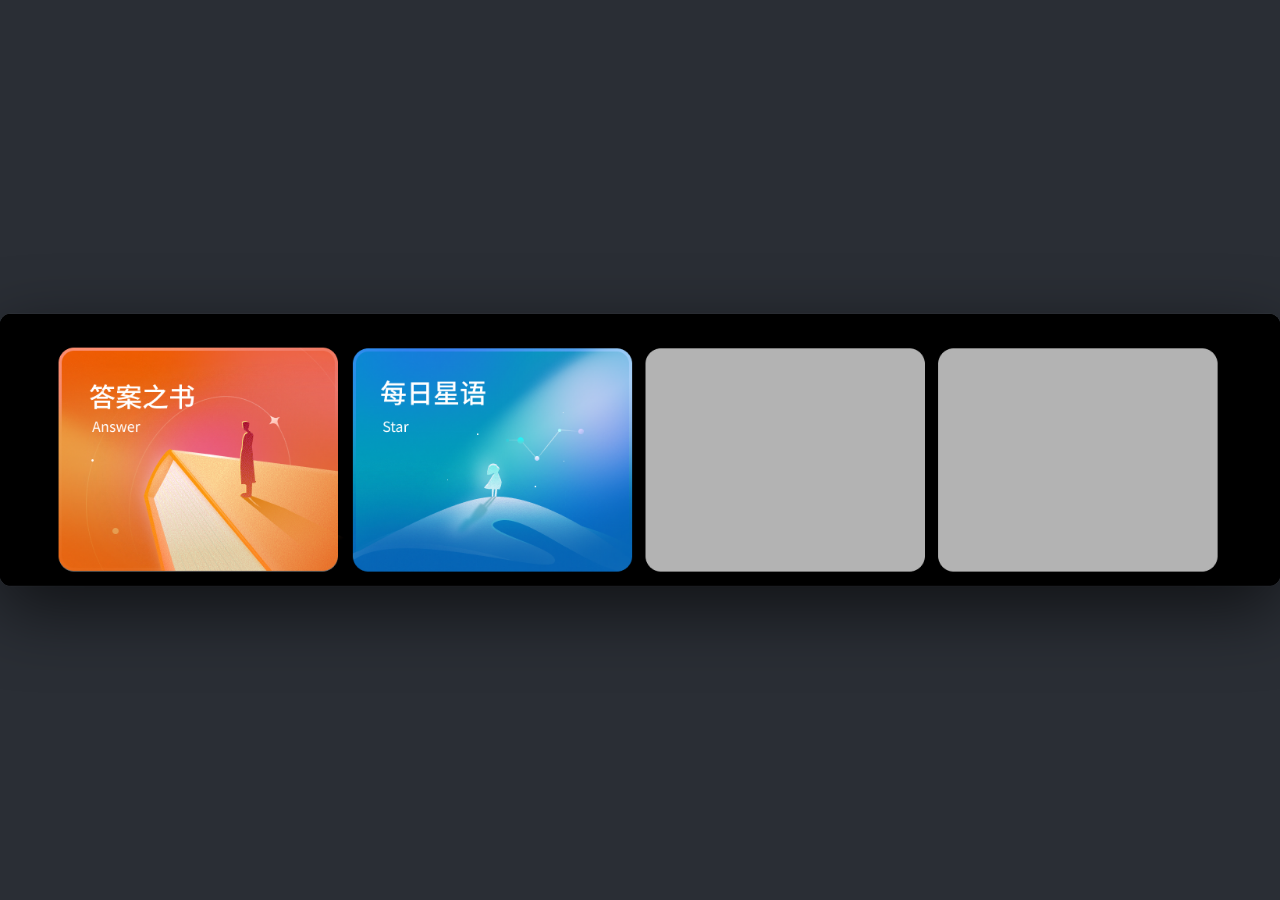
==== v1/index.html @ f29f9a3c "collect: 按 Figma 3944:479 1:1 还原 (Group 152 返回 SVG + image 4 删除 + 3 槽位绝对定位 + Figma token 颜色字号)" ====
<!doctype html>
<html lang="zh-CN">
<head>
<meta charset="utf-8">
<meta name="viewport" content="width=device-width,initial-scale=1,viewport-fit=cover">
<meta name="theme-color" content="#000">
<meta name="apple-mobile-web-app-capable" content="yes">
<meta name="apple-mobile-web-app-status-bar-style" content="black-translucent">
<title>心灵驿站 · 每日星语</title>
<link rel="preconnect" href="https://fonts.googleapis.com">
<link rel="preconnect" href="https://fonts.gstatic.com" crossorigin>
<link href="https://fonts.googleapis.com/css2?family=Noto+Sans+SC:wght@400;500;700;900&family=ZCOOL+XiaoWei&display=swap" rel="stylesheet">
<link rel="stylesheet" href="styles.css">
</head>
<body>
<div class="stage">
<div class="device" id="device">

  <!-- 全局氛围 canvas（仅 daily / overlay 等夜空场景显示） -->
  <canvas class="starfield" id="starfield" width="1640" height="348" aria-hidden="true"></canvas>

  <!-- ============== 1. 首页 home（整张 Figma 画布做背景，叠 4 个透明热区） ============== -->
  <section class="scene scene-home" data-scene="home">
    <img class="home-bg" src="assets/illustrations/home-bg.png" alt="" draggable="false">
    <button type="button" class="hcard hcard-1" data-card="answer" aria-label="答案之书"></button>
    <button type="button" class="hcard hcard-2" data-card="star" aria-label="每日星语"></button>
    <span class="hcard hcard-3" aria-hidden="true"></span>
    <span class="hcard hcard-4" aria-hidden="true"></span>
  </section>

  <!-- ============== 2. 未绑定 unbound（整张 Figma 画布做背景，叠 2 个透明热区） ============== -->
  <section class="scene scene-unbound" data-scene="unbound" hidden>
    <img class="unb-bg-img" src="assets/illustrations/unbound-bg.png" alt="" draggable="false">
    <button type="button" class="hot hot-back" data-go="home" aria-label="返回"></button>
    <button type="button" class="hot hot-cta" data-go="select" aria-label="去选择"></button>
  </section>

  <!-- ============== 2b. 已绑定提示 reminder（按 Figma 4092:70，整图 1:1，无动效） ============== -->
  <section class="scene scene-reminder" data-scene="reminder" hidden>
    <img class="rm-bg" src="assets/illustrations/reminder-bg.png" alt="" draggable="false">
    <!-- 3 个透明热区：左上返回 / 右上"我的收藏"胶囊 (1404,15 218×60) / 中部"去查看" CTA (980,201 340×77) -->
    <button type="button" class="hot hot-back" data-go="home" aria-label="返回"></button>
    <button type="button" class="hot hot-fav" data-go="collect" aria-label="我的收藏"></button>
    <button type="button" class="hot hot-cta" data-go="daily" aria-label="去查看"></button>
  </section>

  <!-- ============== 3. 星座选择 select（按 Figma 3912:495 + 4228:11；整张 PNG 1:1 还原） ============== -->
  <section class="scene scene-select" data-scene="select" hidden>
    <div class="sel-scroll" id="selectTrack">
      <img class="sel-bg" src="assets/illustrations/select-bg.png" alt="" draggable="false">
      <!-- 遮掉 Figma 整图里画死的右上对号（避免滚动时下方跟随出现一个对号） -->
      <span class="sel-bg-mask" aria-hidden="true"></span>
      <!-- 12 张选中态 chip：每个星座各自一张（从 Figma 3912:495 切出，含 #383b42 灰底覆盖默认图标） -->
      <img class="zhot-on" data-for="aries"       src="assets/illustrations/chips/aries.png"       alt="" hidden style="left:131px;top:154px">
      <img class="zhot-on" data-for="leo"         src="assets/illustrations/chips/leo.png"         alt="" hidden style="left:629px;top:154px">
      <img class="zhot-on" data-for="sagittarius" src="assets/illustrations/chips/sagittarius.png" alt="" hidden style="left:1127px;top:154px">
      <img class="zhot-on" data-for="taurus"      src="assets/illustrations/chips/taurus.png"      alt="" hidden style="left:131px;top:322px">
      <img class="zhot-on" data-for="virgo"       src="assets/illustrations/chips/virgo.png"       alt="" hidden style="left:629px;top:322px">
      <img class="zhot-on" data-for="capricorn"   src="assets/illustrations/chips/capricorn.png"   alt="" hidden style="left:1127px;top:322px">
      <img class="zhot-on" data-for="gemini"      src="assets/illustrations/chips/gemini.png"      alt="" hidden style="left:131px;top:490px">
      <img class="zhot-on" data-for="libra"       src="assets/illustrations/chips/libra.png"       alt="" hidden style="left:629px;top:490px">
      <img class="zhot-on" data-for="aquarius"    src="assets/illustrations/chips/aquarius.png"    alt="" hidden style="left:1127px;top:490px">
      <img class="zhot-on" data-for="cancer"      src="assets/illustrations/chips/cancer.png"      alt="" hidden style="left:131px;top:658px">
      <img class="zhot-on" data-for="scorpio"     src="assets/illustrations/chips/scorpio.png"     alt="" hidden style="left:629px;top:658px">
      <img class="zhot-on" data-for="pisces"      src="assets/illustrations/chips/pisces.png"      alt="" hidden style="left:1127px;top:658px">
      <!-- 12 个透明热区（按卡片整体 482×90 给点击区） -->
      <button type="button" class="zhot" style="left:80px;top:138px"   data-zo="aries"      aria-label="白羊座"></button>
      <button type="button" class="zhot" style="left:578px;top:138px"  data-zo="leo"        aria-label="狮子座"></button>
      <button type="button" class="zhot" style="left:1076px;top:138px" data-zo="sagittarius" aria-label="射手座"></button>
      <button type="button" class="zhot" style="left:80px;top:306px"   data-zo="taurus"     aria-label="金牛座"></button>
      <button type="button" class="zhot" style="left:578px;top:306px"  data-zo="virgo"      aria-label="处女座"></button>
      <button type="button" class="zhot" style="left:1076px;top:306px" data-zo="capricorn"  aria-label="摩羯座"></button>
      <button type="button" class="zhot" style="left:80px;top:474px"   data-zo="gemini"     aria-label="双子座"></button>
      <button type="button" class="zhot" style="left:578px;top:474px"  data-zo="libra"      aria-label="天秤座"></button>
      <button type="button" class="zhot" style="left:1076px;top:474px" data-zo="aquarius"   aria-label="水瓶座"></button>
      <button type="button" class="zhot" style="left:80px;top:642px"   data-zo="cancer"     aria-label="巨蟹座"></button>
      <button type="button" class="zhot" style="left:578px;top:642px"  data-zo="scorpio"    aria-label="天蝎座"></button>
      <button type="button" class="zhot" style="left:1076px;top:642px" data-zo="pisces"     aria-label="双鱼座"></button>
    </div>
    <header class="sel-topbar">
      <button type="button" class="sel-back" aria-label="返回" data-go="back">
        <svg viewBox="0 0 12 22" width="10" height="18"><path d="M11 1 L1 11 L11 21" fill="none" stroke="currentColor" stroke-width="2.5" stroke-linecap="round" stroke-linejoin="round"/></svg>
      </button>
      <button type="button" class="sel-confirm" id="selConfirm" aria-label="确定" disabled>
        <img src="assets/illustrations/check.png" alt="" draggable="false">
      </button>
    </header>
    <span class="sel-scroll-hint" aria-hidden="true">↓ 下滑查看更多</span>
  </section>

  <!-- ============== 4. loading ============== -->
  <section class="scene scene-loading" data-scene="loading" hidden>
    <header class="topbar topbar-dark">
      <span class="back-btn back-btn-quiet" aria-hidden="true">
        <svg viewBox="0 0 12 22" width="10" height="18"><path d="M11 1 L1 11 L11 21" fill="none" stroke="currentColor" stroke-width="2.5" stroke-linecap="round" stroke-linejoin="round"/></svg>
      </span>
      <h1 class="topbar-title">每日星语</h1>
    </header>

    <div class="ld-illu" aria-hidden="true">
      <img class="ld-egg" src="assets/illustrations/egg-loading.png" alt="">
      <span class="ld-orbit ld-orbit-1"></span>
      <span class="ld-orbit ld-orbit-2"></span>
      <span class="ld-orbit ld-orbit-3"></span>
      <span class="ld-twinkle ld-tw-1"></span>
      <span class="ld-twinkle ld-tw-2"></span>
      <span class="ld-twinkle ld-tw-3"></span>
    </div>

    <div class="ld-bar"><div class="ld-bar-fill" id="loadFill"></div></div>
    <p class="ld-hint">正在加载中，请稍候...</p>
  </section>

  <!-- ============== 6. 每日星语主页 daily（按 Figma 4238:150 狮子 / 4238:410 金牛，整图 1:1，无动效） ============== -->
  <section class="scene scene-daily" data-scene="daily" hidden>
    <div class="daily-scroll" id="dailyScroll">
      <img class="daily-bg" id="dailyBg" src="assets/illustrations/daily-leo-bg.png" alt="" draggable="false">

      <!-- 顶部 2 个透明热区：左上返回 → reminder / 右上"星座名"胶囊 Group 156 → select -->
      <button type="button" class="daily-hot daily-hot-back" id="dailyBack" data-go="reminder" aria-label="返回"></button>
      <button type="button" class="daily-hot daily-hot-zo"   data-go="select" aria-label="切换星座"></button>

      <!-- 底部一个收藏按钮（按 Figma Group 228 / Group 229 切换 src） -->
      <button type="button" class="daily-fav" id="favBtn" aria-label="收藏" aria-pressed="false">
        <img id="favBtnImg" src="assets/illustrations/fav-off.png" alt="" draggable="false">
      </button>
    </div>
    <span class="scroll-hint" id="scrollHint">↓ 下滑查看星愿 Buff</span>
  </section>

  <!-- ============== 7. 我的收藏 collect（Figma 3944:479 1:1，DOM 渲染按实际数量） ============== -->
  <section class="scene scene-collect" data-scene="collect" hidden>
    <!-- 顶栏：Group 152 返回 (0,1 80×68) + "我的收藏"标题 (80,12) -->
    <button type="button" class="cl-back" data-go="reminder" aria-label="返回">
      <img src="assets/illustrations/cl-back.svg" alt="" draggable="false">
    </button>
    <h1 class="cl-title">我的收藏</h1>
    <!-- 删除按钮：image 4 (1578,281 46×47) -->
    <button type="button" class="cl-trash" id="trashBtn" aria-label="批量删除">
      <img src="assets/illustrations/cl-trash.png" alt="" draggable="false">
    </button>

    <!-- 卡片容器：DOM 渲染按实际 state.collect 长度展示 -->
    <div class="cl-cards" id="colList"><!-- JS 渲染 --></div>

    <!-- 空状态 -->
    <div class="col-empty" id="colEmpty" hidden>
      <img src="assets/illustrations/empty-egg.png" alt="" aria-hidden="true">
      <p>还没有收藏的内容</p>
    </div>
  </section>

  <!-- ============== 8. 删除确认 overlay ============== -->
  <section class="scene scene-confirm" data-scene="confirm" hidden>
    <div class="conf-mask"></div>
    <h2 class="conf-text">确定要删除这<span id="confCount">三</span>条星语吗？</h2>
    <div class="conf-btns">
      <button type="button" class="cta-ghost" data-conf="cancel">取消</button>
      <button type="button" class="cta-primary" data-conf="ok">确认</button>
    </div>
  </section>

  <!-- ============== 9. 答案之书 answer（集成 v1/answer-book 子项目，1640×348 同尺寸 iframe） ============== -->
  <section class="scene scene-answer" data-scene="answer" hidden>
    <iframe class="ans-frame" id="ansFrame" title="答案之书" src="about:blank" frameborder="0"></iframe>
    <button type="button" class="ans-back" data-go="home" aria-label="返回首页">
      <svg viewBox="0 0 12 22" width="10" height="18"><path d="M11 1 L1 11 L11 21" fill="none" stroke="currentColor" stroke-width="2.5" stroke-linecap="round" stroke-linejoin="round"/></svg>
    </button>
  </section>

  <!-- 顶部 toast -->
  <div class="toast" id="toast" aria-live="polite"></div>

</div><!-- /device -->
</div><!-- /stage -->

<!-- inline svg sprite (12 zodiac) -->
<svg width="0" height="0" style="position:absolute;visibility:hidden" aria-hidden="true">
  <defs>
    <symbol id="sym-aries" viewBox="0 0 64 64"><path d="M16 18 Q22 8 32 16 Q42 8 48 18 M32 16 V52" fill="none" stroke="currentColor" stroke-width="3.5" stroke-linecap="round"/></symbol>
    <symbol id="sym-taurus" viewBox="0 0 64 64"><circle cx="32" cy="40" r="11" fill="none" stroke="currentColor" stroke-width="3.5"/><path d="M14 22 Q22 14 32 22 Q42 14 50 22" fill="none" stroke="currentColor" stroke-width="3.5" stroke-linecap="round"/></symbol>
    <symbol id="sym-gemini" viewBox="0 0 64 64"><path d="M18 12 V52 M46 12 V52 M14 16 H50 M14 48 H50" fill="none" stroke="currentColor" stroke-width="3.5" stroke-linecap="round"/></symbol>
    <symbol id="sym-cancer" viewBox="0 0 64 64"><circle cx="20" cy="22" r="6" fill="currentColor"/><circle cx="44" cy="42" r="6" fill="currentColor"/><path d="M14 24 Q32 14 50 24 M14 40 Q32 50 50 40" fill="none" stroke="currentColor" stroke-width="3.5" stroke-linecap="round"/></symbol>
    <symbol id="sym-leo" viewBox="0 0 64 64"><circle cx="26" cy="22" r="9" fill="none" stroke="currentColor" stroke-width="3.5"/><path d="M26 31 Q24 44 36 50 Q50 50 50 38" fill="none" stroke="currentColor" stroke-width="3.5" stroke-linecap="round"/></symbol>
    <symbol id="sym-virgo" viewBox="0 0 64 64"><path d="M14 18 V46 M14 18 Q22 14 26 22 V46 M26 22 Q34 14 38 22 V46 Q38 54 48 50 Q44 42 38 46" fill="none" stroke="currentColor" stroke-width="3.5" stroke-linecap="round"/></symbol>
    <symbol id="sym-libra" viewBox="0 0 64 64"><path d="M10 50 H54 M10 42 H54 M22 42 Q22 24 32 24 Q42 24 42 42" fill="none" stroke="currentColor" stroke-width="3.5" stroke-linecap="round"/></symbol>
    <symbol id="sym-scorpio" viewBox="0 0 64 64"><path d="M10 22 V46 Q10 52 18 52 Q26 52 26 46 V22 Q26 16 32 16 Q38 16 38 22 V46 Q38 52 46 50 L52 56" fill="none" stroke="currentColor" stroke-width="3.5" stroke-linecap="round"/></symbol>
    <symbol id="sym-sagittarius" viewBox="0 0 64 64"><path d="M14 50 L50 14 M40 14 H50 V24 M30 28 L36 34" fill="none" stroke="currentColor" stroke-width="3.5" stroke-linecap="round" stroke-linejoin="round"/></symbol>
    <symbol id="sym-capricorn" viewBox="0 0 64 64"><path d="M10 22 Q14 14 22 18 V46 Q22 52 30 50 Q38 46 38 36 Q38 26 46 26 Q56 26 50 38 Q44 50 38 44" fill="none" stroke="currentColor" stroke-width="3.5" stroke-linecap="round"/></symbol>
    <symbol id="sym-aquarius" viewBox="0 0 64 64"><path d="M10 24 L18 18 L26 24 L34 18 L42 24 L50 18 L54 24 M10 40 L18 34 L26 40 L34 34 L42 40 L50 34 L54 40" fill="none" stroke="currentColor" stroke-width="3.5" stroke-linecap="round" stroke-linejoin="round"/></symbol>
    <symbol id="sym-pisces" viewBox="0 0 64 64"><path d="M14 14 Q22 32 14 50 M50 14 Q42 32 50 50 M14 32 H50" fill="none" stroke="currentColor" stroke-width="3.5" stroke-linecap="round"/></symbol>
  </defs>
</svg>

<script src="app.js"></script>
</body>
</html>
---- v1/styles.css ----
/* ============================================================
   心灵驿站 · 每日星语 — 长条屏 1640×348
   ============================================================ */

:root{
  --score-0:#ff7474;
  --score-20:#ffa946;
  --score-40:#53cf00;
  --score-60:#5577ff;
  --score-80:#ab64fb;

  --bg-night:#000;
  --bg-day-top:#ceebff;
  --bg-day-mid:#e3ecf5;
  --bg-day-end:#fff;

  --card-dark:#23272e;
  --card-on:#383b42;
  --card-on-border:#464953;

  --text-mute:#7b8396;
  --text-strong:#cfd6e2;
  --text-headline:#3a444d;
  --text-on-light-strong:rgba(0,0,0,.8);
  --text-on-light-body:rgba(0,0,0,.6);

  --cta-grad:linear-gradient(90deg,#00dca9 0%,#087df2 100%);
  --cta-grad-hard:linear-gradient(90deg,#03d6a5 0%,#2391ff 100%);
  --aurora-grad:linear-gradient(247deg,#1259ff 16%,#009eb9 57%);

  --font-cn:"Noto Sans SC","PingFang SC","Microsoft YaHei",system-ui,sans-serif;
  --font-display:"ZCOOL XiaoWei","Noto Serif SC","Noto Sans SC",serif;

  --t-fast:160ms cubic-bezier(.2,.7,.3,1);
  --t-mid:240ms cubic-bezier(.2,.7,.3,1);
  --t-slow:380ms cubic-bezier(.2,.7,.3,1);
}

*,*::before,*::after{box-sizing:border-box;margin:0;padding:0}
[hidden]{display:none !important}
html,body{
  height:100%;
  font-family:var(--font-cn);
  background:#0a0d12;
  color:#fff;
  -webkit-font-smoothing:antialiased;
  text-rendering:geometricPrecision;
}
button{font:inherit;color:inherit;background:none;border:0;cursor:pointer}
img{display:block;user-select:none;-webkit-user-drag:none}

/* ===== 舞台容器：自适应缩放 ===== */
.stage{
  width:100vw;height:100vh;
  width:100dvw;height:100dvh;
  display:flex;align-items:center;justify-content:center;
  background:#2a2e35;
  overflow:hidden;
}
.device{
  position:relative;
  width:1640px;height:348px;
  background:#000;
  overflow:hidden;
  border-radius:14px;
  box-shadow:
    0 30px 90px rgba(0,0,0,.6),
    0 0 0 1px rgba(255,255,255,.04),
    inset 0 0 0 1px rgba(255,255,255,.02);
  transform-origin:top left;
  --device-scale:1;
  /* 缩放后真实占位 = 1640*scale × 348*scale，让 flex 居中能算对位置 */
  transform:scale(var(--device-scale));
  flex-shrink:0;
  margin-right:calc(-1640px * (1 - var(--device-scale)));
  margin-bottom:calc(-348px * (1 - var(--device-scale)));
}

.starfield{
  position:absolute;inset:0;
  pointer-events:none;
  z-index:1;
  opacity:0;
  transition:opacity 320ms ease;
}
.starfield.is-on{opacity:1}

/* ===== 场景通用 ===== */
.scene{
  position:absolute;inset:0;
  z-index:5;
}
.scene-confirm{z-index:50}

/* 答案之书 answer —— 集成 v1/answer-book 子项目，iframe 撑满 device */
.scene-answer{background:#000;overflow:hidden}
.ans-frame{position:absolute;inset:0;width:100%;height:100%;border:0;background:#000}
.ans-back{
  position:absolute;left:14px;top:14px;
  width:60px;height:60px;
  border:0;border-radius:50%;
  background:rgba(0,0,0,.45);
  display:grid;place-items:center;
  color:#fff;cursor:pointer;
  z-index:5;
  transition:background var(--t-fast),transform var(--t-fast);
}
.ans-back:hover{background:rgba(0,0,0,.65)}
.ans-back:active{transform:scale(.92)}
.scene[hidden]{display:none}
.scene.is-entering{animation:sceneIn .42s cubic-bezier(.2,.7,.25,1) forwards}
@keyframes sceneIn{
  0%{opacity:0;transform:translateY(14px)}
  100%{opacity:1;transform:translateY(0)}
}
.scene.is-leaving{animation:sceneOut .2s ease forwards}
@keyframes sceneOut{
  to{opacity:0;transform:translateY(-8px)}
}

/* ===== 顶部 topbar 通用 ===== */
.topbar{
  position:absolute;left:0;top:0;
  width:100%;height:80px;
  display:flex;align-items:center;
  padding:0 28px;
  z-index:30;
}
.topbar-light .topbar-title{color:#3a444d}
.topbar-dark{color:#636973}
.topbar-dark .topbar-title{color:#636973}
.topbar-glass{
  background:linear-gradient(180deg,rgba(206,235,255,.0) 0%,rgba(206,235,255,0) 100%);
}
.topbar-title{
  font-size:34px;font-weight:500;
  letter-spacing:.5px;
  margin-left:8px;
}
.topbar-title-dark{color:rgba(0,0,0,.85)}
.back-btn{
  width:60px;height:60px;
  display:grid;place-items:center;
  color:#3a444d;
  border-radius:50%;
  transition:background var(--t-fast),transform var(--t-fast);
}
.topbar-dark .back-btn{color:#7b8396}
.back-btn:hover{background:rgba(255,255,255,.06)}
.back-btn:active{transform:scale(.92)}
.back-btn-quiet{cursor:default}
.topbar-back{display:grid;place-items:center;width:60px;height:60px;color:rgba(0,0,0,.55)}
.topbar-spark{
  margin-left:auto;
  width:60px;height:60px;
  border-radius:50%;
  background:
    radial-gradient(circle at 35% 35%,#fffbe7 0,#ffd76b 28%,#ff8b3a 70%,transparent 72%);
  filter:drop-shadow(0 0 10px rgba(255,200,90,.55));
  animation:spin 18s linear infinite;
}
@keyframes spin{to{transform:rotate(360deg)}}

/* ============================================================
   1. 首页 home —— 整张 Figma 1640×348 画布（1:1，无动效）
   ============================================================ */
.scene-home{
  background:#000;
}
.scene-home .home-bg{
  position:absolute;inset:0;
  width:1640px;height:348px;
  pointer-events:none;
  user-select:none;
}
.scene-home .hcard{
  position:absolute;
  width:358px;height:286px;
  top:44px;
  border:0;
  background:transparent;
  border-radius:20px;
  padding:0;
}
.scene-home .hcard-1{left:75px}
.scene-home .hcard-2{left:452px}
.scene-home .hcard-3{left:827px;cursor:default}
.scene-home .hcard-4{left:1202px;cursor:default}

/* ============================================================
   2. 未绑定 unbound —— 整张 Figma 画布（1:1，无动效）
   2b. 已绑定提示 reminder —— 共用浅蓝渐变底版（保留装饰）
   ============================================================ */
.scene-unbound{
  background:#000;
  overflow:hidden;
}
.scene-unbound .unb-bg-img{
  position:absolute;inset:0;
  width:1640px;height:348px;
  pointer-events:none;
  user-select:none;
}
/* 透明热区：Figma 坐标 — 返回 0,1 80×68；CTA 980,201 340×77 */
.scene-unbound .hot{
  position:absolute;
  border:0;background:transparent;padding:0;
  border-radius:16px;
}
.scene-unbound .hot-back{left:0;top:1px;width:80px;height:68px;border-radius:8px}
.scene-unbound .hot-cta{left:980px;top:201px;width:340px;height:77px}

.scene-reminder{
  background:#000;
  overflow:hidden;
}
.scene-reminder .rm-bg{
  position:absolute;inset:0;
  width:1640px;height:348px;
  pointer-events:none;
  user-select:none;
}
.scene-reminder .hot{
  position:absolute;
  border:0;background:transparent;padding:0;
  border-radius:16px;
  cursor:pointer;
}
/* Figma 4092:70: 返回 0,1 80×68 / 我的收藏胶囊 1404,15 218×60 / 去查看 980,201 340×77 */
.scene-reminder .hot-back{left:0;top:1px;width:80px;height:68px;border-radius:8px}
.scene-reminder .hot-fav {left:1404px;top:15px;width:218px;height:60px;border-radius:30px}
.scene-reminder .hot-cta {left:980px;top:201px;width:340px;height:77px}

.unb-egg{
  position:absolute;left:289px;top:27px;
  width:361px;height:291px;
  pointer-events:none;
  animation:eggFloat 4s ease-in-out infinite alternate;
}
.unb-egg img{
  width:100%;height:100%;
  object-fit:contain;
  filter:drop-shadow(0 16px 30px rgba(35,90,170,.32));
}
.unb-egg-glow{
  position:absolute;left:50%;top:46%;width:300px;height:200px;
  transform:translate(-50%,-50%);
  background:radial-gradient(circle,rgba(140,210,255,.55) 0%,transparent 60%);
  z-index:-1;
  filter:blur(8px);
  animation:eggBreath 3.4s ease-in-out infinite alternate;
}
.unb-egg-shadow{
  position:absolute;left:50%;bottom:-14px;
  transform:translateX(-50%);
  width:230px;height:32px;
  background:radial-gradient(ellipse,rgba(40,80,150,.32) 0%,transparent 70%);
  filter:blur(6px);
}
@keyframes eggFloat{
  0%{transform:translateY(0)}
  100%{transform:translateY(-8px)}
}
@keyframes eggBreath{
  0%{opacity:.5;transform:translate(-50%,-50%) scale(.95)}
  100%{opacity:1;transform:translate(-50%,-50%) scale(1.06)}
}

.unb-headline{
  position:absolute;left:906px;top:75px;
  width:606px;
  font-size:36px;font-weight:500;
  color:rgba(0,0,0,.78);
  letter-spacing:1.5px;
  line-height:1.4;
  text-align:center;
}
.unb-headline span{display:block}
.unb-headline span:first-child{animation:slideIn .6s ease-out .2s both}
.unb-headline span:last-child{animation:slideIn .6s ease-out .35s both}
.rm-headline{
  top:120px;
  left:864px;width:680px;
  font-size:36px;font-weight:500;
  text-align:left;
  white-space:nowrap;
}
.rm-headline span{
  animation:slideIn .6s ease-out .15s both;
}
.rm-fav-pill{
  margin-left:auto;
  display:flex;align-items:center;gap:8px;
  height:60px;
  padding:0 22px 0 18px;
  border-radius:52px;
  background:rgba(255,255,255,.49);
  color:#4d62b7;
  font-size:24px;font-weight:500;
  letter-spacing:1px;
  transition:all var(--t-fast);
}
.rm-fav-pill:hover{background:rgba(255,255,255,.75);transform:translateY(-1px)}
.rm-fav-pill:active{transform:scale(.97)}
.rm-fav-pill svg{color:#4d62b7}
@keyframes slideIn{
  from{opacity:0;transform:translateY(12px)}
  to{opacity:1;transform:translateY(0)}
}

.unb-cta{
  position:absolute;left:980px;top:201px;
  width:340px;height:77px;
  background:var(--cta-grad-hard);
  border:2px solid #acfff3;
  border-radius:16px;
  color:#fff;font-size:36px;font-weight:500;letter-spacing:2px;
  display:flex;align-items:center;justify-content:center;gap:14px;
  box-shadow:
    0 14px 30px rgba(7,130,200,.42),
    inset 0 1px 0 rgba(255,255,255,.55);
  transition:transform var(--t-fast),box-shadow var(--t-fast);
  animation:ctaPulse 2.6s ease-in-out infinite;
}
.unb-cta:hover{transform:translateY(-2px)}
.unb-cta:active{transform:scale(.97)}
@keyframes ctaPulse{
  0%,100%{box-shadow:0 14px 30px rgba(7,130,200,.42),inset 0 1px 0 rgba(255,255,255,.55),0 0 0 0 rgba(0,220,170,.4)}
  50%{box-shadow:0 14px 30px rgba(7,130,200,.42),inset 0 1px 0 rgba(255,255,255,.55),0 0 0 12px rgba(0,220,170,0)}
}

/* ============================================================
   3. 星座选择 select —— 整张 Figma 画布 1:1 还原
   - 默认页：3912:495 整张 1640×866 PNG（select-bg.png）作为底图
   - 选中态：在对应卡 chip 区叠 124×60 选中层（chip-on.png，从 4228:11 抠出）
   - 物理屏 1640×348 内垂直滚动看 4 行
   ============================================================ */
.scene-select{
  background:#000;
  overflow:hidden;
}
.sel-scroll{
  position:absolute;inset:0;
  overflow-y:auto;
  overflow-x:hidden;
  scrollbar-width:none;
}
.sel-scroll::-webkit-scrollbar{display:none}

/* Figma 整张画布 1640×866，内置 4 行 + 顶栏 + 4 个分组小标题 */
.sel-bg{
  position:absolute;left:0;top:0;
  width:1640px;height:866px;
  pointer-events:none;
  user-select:none;
}
.sel-bg-mask{
  position:absolute;left:1552px;top:8px;
  width:80px;height:80px;
  background:#000;
  pointer-events:none;
  z-index:1;
}

/* 顶栏：返回键热区（"选择星座"标题已在背景图里），右上"确定"按钮 */
.sel-topbar{
  position:absolute;left:0;top:0;
  width:1640px;height:80px;
  z-index:10;
  pointer-events:none;
}
.sel-back{
  position:absolute;left:0;top:1px;
  width:80px;height:68px;
  background:transparent;
  border:0;
  pointer-events:auto;
  cursor:pointer;
  opacity:0;
}

/* 右上 确定 √ 图标（按 Figma 4347:1295 image 2，1562,18 60×60） */
.sel-confirm{
  position:absolute;left:1562px;top:18px;
  width:60px;height:60px;
  border:0;border-radius:14px;
  background:transparent;
  padding:0;
  pointer-events:auto;
  cursor:pointer;
  opacity:1;
  transition:transform var(--t-fast),filter var(--t-fast);
}
.sel-confirm img{
  width:60px;height:60px;
  display:block;
  pointer-events:none;
}
.sel-confirm[disabled]{cursor:not-allowed}
.sel-confirm:not([disabled]){
  filter:drop-shadow(0 6px 14px rgba(7,200,140,.45));
}
.sel-confirm:not([disabled]):hover{transform:translateY(-1px)}
.sel-confirm:not([disabled]):active{transform:scale(.94)}

/* 12 个透明热区：覆盖 Figma 中 482×90 的卡片范围 */
.zhot{
  position:absolute;
  width:482px;height:90px;
  background:transparent;
  border:0;
  padding:0;
  border-radius:14px;
  cursor:pointer;
}

/* 选中态 chip：124×60，每星座彩色图标；
   chip PNG 内已把 #383b42 灰底替换成 #23272e 卡身色（imagemagick 阶段）+
   图标用 PIL bbox 居中到 chip 几何中心，无锯齿、无矩形、与默认 chip 视觉对齐 */
.zhot-on{
  position:absolute;
  width:124px;height:60px;
  pointer-events:none;
  user-select:none;
  z-index:1;
}
.zhot-on[hidden]{display:none}

/* 滚动指示 */
.sel-scroll-hint{
  position:absolute;right:32px;bottom:8px;
  font-size:18px;color:#5a6373;
  letter-spacing:2px;
  z-index:6;
  pointer-events:none;
}

/* ============================================================
   4. loading
   ============================================================ */
.scene-loading{background:#000;overflow:hidden}
.ld-illu{
  position:absolute;left:50%;top:78px;transform:translateX(-50%);
  width:340px;height:130px;
}
.ld-egg{
  width:340px;height:auto;
  filter:drop-shadow(0 6px 12px rgba(255,255,255,.08));
  animation:eggSway 2.4s ease-in-out infinite;
  transform-origin:50% 100%;
}
@keyframes eggSway{
  0%,100%{transform:rotate(-3deg) translateY(0)}
  50%{transform:rotate(3deg) translateY(-3px)}
}
.ld-orbit{
  position:absolute;left:50%;top:50%;
  width:8px;height:8px;border-radius:50%;
  background:#fff;
  box-shadow:0 0 12px rgba(255,255,255,.9);
  --r:120px;
  margin:-4px 0 0 -4px;
  animation:orbit 4s linear infinite;
}
.ld-orbit-1{--r:130px;animation-duration:5s}
.ld-orbit-2{--r:160px;animation-duration:7s;animation-delay:-2s;width:5px;height:5px}
.ld-orbit-3{--r:90px;animation-duration:3.6s;animation-delay:-1s;width:4px;height:4px;background:#7ad8ff;box-shadow:0 0 10px #7ad8ff}
@keyframes orbit{
  from{transform:rotate(0) translateX(var(--r)) rotate(0)}
  to{transform:rotate(360deg) translateX(var(--r)) rotate(-360deg)}
}
.ld-twinkle{
  position:absolute;
  width:6px;height:6px;border-radius:50%;
  background:#fff;
  box-shadow:0 0 8px rgba(255,255,255,.9);
  animation:twinkle 1.8s ease-in-out infinite;
}
.ld-tw-1{left:36%;top:22%;width:8px;height:8px}
.ld-tw-2{left:62%;top:18%;animation-delay:.6s}
.ld-tw-3{left:54%;top:50%;width:4px;height:4px;animation-delay:1.1s}
@keyframes twinkle{
  0%,100%{opacity:.3;transform:scale(.7)}
  50%{opacity:1;transform:scale(1.2)}
}

.ld-bar{
  position:absolute;left:510px;top:214px;
  width:620px;height:8px;
  background:#23272e;border-radius:25px;
  overflow:hidden;
}
.ld-bar-fill{
  height:100%;width:0%;
  background:linear-gradient(90deg,#01d7ad 0%,#3aa3ff 100%);
  border-radius:25px;
  position:relative;
  transition:width .25s linear;
  box-shadow:0 0 12px rgba(58,163,255,.6);
}
.ld-bar-fill::after{
  content:"";position:absolute;inset:0;
  background:linear-gradient(110deg,transparent 30%,rgba(255,255,255,.45) 50%,transparent 70%);
  animation:barShine 1.6s linear infinite;
}
@keyframes barShine{
  from{transform:translateX(-60%)}
  to{transform:translateX(120%)}
}
.ld-hint{
  position:absolute;left:50%;top:248px;transform:translateX(-50%);
  color:#7b8396;font-size:24px;letter-spacing:3px;
  font-weight:500;
}

/* ============================================================
   6. 每日星语 daily —— 整张 Figma PNG 1:1 (4238:150 狮子 / 4238:410 金牛)，无动效
   ============================================================ */
.scene-daily{background:#fff;overflow:hidden}
.daily-scroll{
  position:absolute;inset:0;
  overflow-y:auto;overflow-x:hidden;
  scrollbar-width:none;
}
.daily-scroll::-webkit-scrollbar{display:none}
.daily-bg{
  display:block;
  width:1640px;height:auto;
  pointer-events:none;
  user-select:none;
}

/* 顶部 3 个透明热区：
   返回 (Group 152, 0,1, 80×68)
   中部"星座名"胶囊 (Rectangle 131, 1377,14, 240×60) → 切换星座
   右侧"image 2 √"图标 (1568,29, 30×30) → 我的收藏 */
.daily-hot{
  position:absolute;
  background:transparent;border:0;padding:0;
  cursor:pointer;
}
.daily-hot-back{left:0;top:1px;width:80px;height:68px;border-radius:8px}
.daily-hot-zo  {left:1377px;top:14px;width:240px;height:60px;border-radius:30px}

/* 底部"收藏"按钮：Figma 80,1110(金牛) / 80,1072(狮子), 197×80（PNG 来自 Group 228 未收藏 / Group 229 已收藏） */
.daily-fav{
  position:absolute;left:80px;top:1110px;
  width:197px;height:80px;
  background:transparent;border:0;padding:0;
  cursor:pointer;
  border-radius:40px;
}
.scene-daily[data-z="leo"] .daily-fav{top:1072px}
.daily-fav img{display:block;width:197px;height:80px;pointer-events:none;user-select:none}

/* 滚动指示（白底上不需要，隐藏） */
.scroll-hint{display:none}


/* ============================================================
   7. 收藏 collect —— Figma 3944:479 1:1（DOM 渲染按实际 state.collect 长度）
   ============================================================ */
.scene-collect{background:#000;overflow:hidden}

/* 返回按钮：Group 152 SVG，80×68 在 (0,1) */
.cl-back{
  position:absolute;left:0;top:1px;
  width:80px;height:68px;
  background:transparent;border:0;padding:0;
  cursor:pointer;
  z-index:5;
}
.cl-back img{display:block;width:80px;height:68px;pointer-events:none;user-select:none}

/* "我的收藏"标题：Noto Sans SC Regular 34px #636973，位置 (80,12) */
.cl-title{
  position:absolute;left:80px;top:12px;
  font-family:"Noto Sans SC",sans-serif;
  font-weight:400;
  font-size:34px;line-height:46px;
  color:#636973;
  letter-spacing:0;
  white-space:nowrap;
  z-index:5;
  margin:0;
}

/* 删除按钮：image 4 PNG 46×47 在 (1578, 281) */
.cl-trash{
  position:absolute;left:1578px;top:281px;
  width:46px;height:47px;
  background:transparent;border:0;padding:0;
  cursor:pointer;
  z-index:5;
}
.cl-trash img{display:block;width:46px;height:47px;object-fit:contain;pointer-events:none;user-select:none}
.cl-trash:active{transform:scale(.92)}

/* 卡片绝对定位：3 槽位 (80,84) (828,84) (80,190)，按数组顺序填入 */
.cl-cards{
  position:absolute;inset:0;
  pointer-events:none;
}
.cl-card{
  position:absolute;
  width:732px;height:90px;
  background:#23272e;
  border-radius:14px;
  border:0;padding:0;
  cursor:pointer;
  pointer-events:auto;
  text-align:left;
  transition:background var(--t-fast),transform var(--t-fast);
}
.cl-card:hover{background:#2c3138}
.cl-card:active{transform:scale(.99)}

/* 卡内文字：星座名 (左) + 星语 (中) + 日期 (右)
   Figma: 星座名 36px #cfd6e2, 星语+日期 32px #7b8396 */
.cl-zname{
  position:absolute;left:30px;top:22px;
  font-family:"Noto Sans SC",sans-serif;
  font-weight:400;
  font-size:36px;line-height:46px;
  color:#cfd6e2;
}
.cl-text{
  position:absolute;left:178px;top:26px;
  font-family:"Noto Sans SC",sans-serif;
  font-weight:500;
  font-size:32px;line-height:46px;
  color:#7b8396;
  letter-spacing:0;
  white-space:nowrap;
}
.cl-date{
  position:absolute;right:30px;top:26px;
  font-family:"Noto Sans SC",sans-serif;
  font-weight:500;
  font-size:32px;line-height:46px;
  color:#7b8396;
}

/* 空态 */
.col-empty{
  position:absolute;inset:80px 0 0 0;
  display:flex;flex-direction:column;align-items:center;justify-content:center;
  gap:8px;pointer-events:none;z-index:2;
}
.col-empty img{
  width:170px;height:auto;
  filter:drop-shadow(0 6px 12px rgba(0,0,0,.4));
  animation:figureBob 4s ease-in-out infinite alternate;
}
.col-empty p{
  color:var(--text-mute);font-size:24px;letter-spacing:2px;
  margin-top:6px;
}

/* ============================================================
   8. 删除确认 overlay
   ============================================================ */
.scene-confirm{overflow:hidden;background:transparent}
.conf-mask{
  position:absolute;inset:0;
  background:rgba(0,0,0,.7);
  backdrop-filter:blur(2px);
  animation:fade .25s ease;
}
.conf-text{
  position:absolute;left:50%;top:122px;transform:translateX(-50%);
  font-size:34px;font-weight:500;color:#fff;
  letter-spacing:1px;
  text-shadow:0 4px 16px rgba(0,0,0,.4);
  animation:fade .35s forwards;
}
.conf-btns{
  position:absolute;left:50%;top:208px;transform:translateX(-50%);
  display:flex;gap:30px;
  animation:fade .42s .1s forwards;
}
.cta-primary,.cta-ghost{
  width:340px;height:80px;
  border-radius:16px;
  font-size:36px;font-weight:500;letter-spacing:3px;
  display:grid;place-items:center;
  transition:transform var(--t-fast);
  box-shadow:0 4px 25px 11px rgba(0,0,0,.18);
}
.cta-primary{
  background:var(--cta-grad);
  color:#fff;
}
.cta-ghost{
  background:#23272e;
  color:var(--text-strong);
}
.cta-primary:hover,.cta-ghost:hover{transform:translateY(-2px)}
.cta-primary:active,.cta-ghost:active{transform:scale(.97)}

/* ============================================================
   toast
   ============================================================ */
.toast{
  position:absolute;left:50%;top:245px;
  transform:translate(-50%,12px);
  background:rgba(20,24,32,.92);
  color:#fff;
  font-size:22px;letter-spacing:1px;
  padding:14px 28px;
  border-radius:24px;
  opacity:0;pointer-events:none;
  z-index:1000;
  transition:opacity .3s,transform .3s;
  backdrop-filter:blur(8px);
  box-shadow:0 10px 30px rgba(0,0,0,.35);
}
.toast.is-on{opacity:1;transform:translate(-50%,0);pointer-events:auto}

/* ============================================================
   流星
   ============================================================ */
.meteor{
  position:absolute;
  width:160px;height:2px;
  /* 亮端在左（流星头），右侧渐隐成尾迹 */
  background:linear-gradient(90deg,#a8e3ff 0%,#fff 60%,transparent 100%);
  border-radius:2px;
  filter:drop-shadow(0 0 6px #a8e3ff);
  pointer-events:none;
  z-index:9999;
  --mdur:1.4s;
  --mscale:1;
  transform:scale(var(--mscale)) rotate(-32deg);
  animation:meteor var(--mdur) linear forwards;
}
@keyframes meteor{
  0%  {opacity:0; transform:scale(var(--mscale)) rotate(-32deg) translateX(0)}
  10% {opacity:1}
  100%{opacity:0; transform:scale(var(--mscale)) rotate(-32deg) translateX(-1300px)}
}

/* ============================================================
   reduced-motion
   ============================================================ */
@media (prefers-reduced-motion:reduce){
  *,*::before,*::after{
    animation-duration:.001ms !important;
    animation-iteration-count:1 !important;
    transition-duration:.001ms !important;
  }
  .scene{animation:none}
  .meteor{display:none}
}
.no-anim *,.no-anim *::before,.no-anim *::after{
  animation-duration:.001ms !important;
  animation-delay:0s !important;
  transition-duration:.001ms !important;
  transition-delay:0s !important;
}
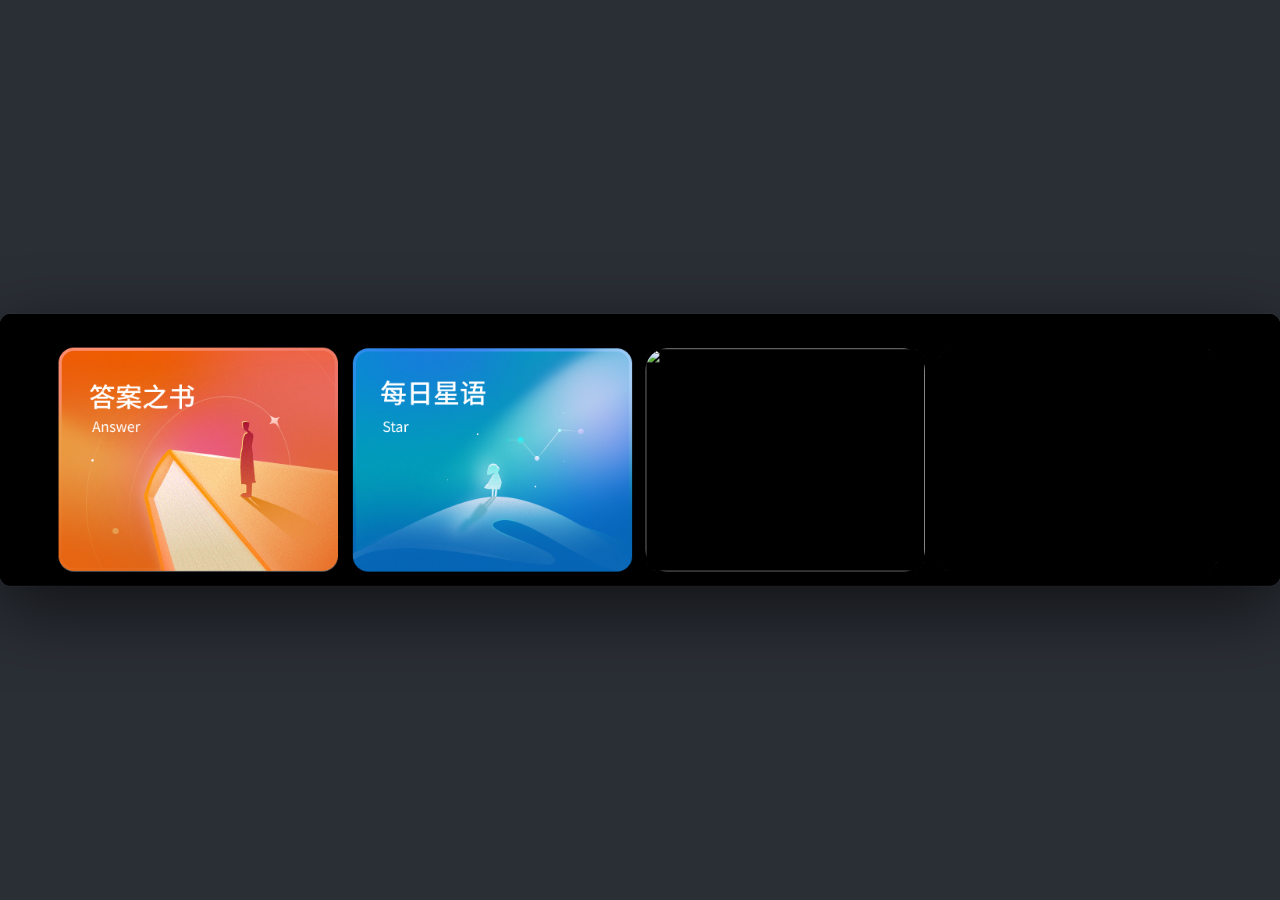
==== commit 2ca84474: "v1 主壳: hcard-3 接入 personality 子项目, 清理 home-bg 性格/姓名卡灰底 - app.js: hcard-3 点击 setScene("personality") " ====
--- a/v1/index.html
+++ b/v1/index.html
@@ -21,23 +21,24 @@
 
   <!-- ============== 1. 首页 home（整张 Figma 画布做背景，叠 4 个透明热区） ============== -->
   <section class="scene scene-home" data-scene="home">
-    <img class="home-bg" src="assets/illustrations/home-bg.png" alt="" draggable="false">
+    <img class="home-bg" src="daily-words/assets/illustrations/home-bg.png" alt="" draggable="false">
     <button type="button" class="hcard hcard-1" data-card="answer" aria-label="答案之书"></button>
     <button type="button" class="hcard hcard-2" data-card="star" aria-label="每日星语"></button>
-    <span class="hcard hcard-3" aria-hidden="true"></span>
-    <span class="hcard hcard-4" aria-hidden="true"></span>
+    <button type="button" class="hcard hcard-3" data-card="personality" aria-label="性格认知"></button>
+    <img class="hcard-3-cover" src="personality/assets/home-card-personality.png" alt="" draggable="false">
+    <button type="button" class="hcard hcard-4" data-card="naming" aria-label="姓名寓意"></button>
   </section>
 
   <!-- ============== 2. 未绑定 unbound（整张 Figma 画布做背景，叠 2 个透明热区） ============== -->
   <section class="scene scene-unbound" data-scene="unbound" hidden>
-    <img class="unb-bg-img" src="assets/illustrations/unbound-bg.png" alt="" draggable="false">
+    <img class="unb-bg-img" src="daily-words/assets/illustrations/unbound-bg.png" alt="" draggable="false">
     <button type="button" class="hot hot-back" data-go="home" aria-label="返回"></button>
     <button type="button" class="hot hot-cta" data-go="select" aria-label="去选择"></button>
   </section>
 
   <!-- ============== 2b. 已绑定提示 reminder（按 Figma 4092:70，整图 1:1，无动效） ============== -->
   <section class="scene scene-reminder" data-scene="reminder" hidden>
-    <img class="rm-bg" src="assets/illustrations/reminder-bg.png" alt="" draggable="false">
+    <img class="rm-bg" src="daily-words/assets/illustrations/reminder-bg.png" alt="" draggable="false">
     <!-- 3 个透明热区：左上返回 / 右上"我的收藏"胶囊 (1404,15 218×60) / 中部"去查看" CTA (980,201 340×77) -->
     <button type="button" class="hot hot-back" data-go="home" aria-label="返回"></button>
     <button type="button" class="hot hot-fav" data-go="collect" aria-label="我的收藏"></button>
@@ -47,22 +48,22 @@
   <!-- ============== 3. 星座选择 select（按 Figma 3912:495 + 4228:11；整张 PNG 1:1 还原） ============== -->
   <section class="scene scene-select" data-scene="select" hidden>
     <div class="sel-scroll" id="selectTrack">
-      <img class="sel-bg" src="assets/illustrations/select-bg.png" alt="" draggable="false">
+      <img class="sel-bg" src="daily-words/assets/illustrations/select-bg.png" alt="" draggable="false">
       <!-- 遮掉 Figma 整图里画死的右上对号（避免滚动时下方跟随出现一个对号） -->
       <span class="sel-bg-mask" aria-hidden="true"></span>
       <!-- 12 张选中态 chip：每个星座各自一张（从 Figma 3912:495 切出，含 #383b42 灰底覆盖默认图标） -->
-      <img class="zhot-on" data-for="aries"       src="assets/illustrations/chips/aries.png"       alt="" hidden style="left:131px;top:154px">
-      <img class="zhot-on" data-for="leo"         src="assets/illustrations/chips/leo.png"         alt="" hidden style="left:629px;top:154px">
-      <img class="zhot-on" data-for="sagittarius" src="assets/illustrations/chips/sagittarius.png" alt="" hidden style="left:1127px;top:154px">
-      <img class="zhot-on" data-for="taurus"      src="assets/illustrations/chips/taurus.png"      alt="" hidden style="left:131px;top:322px">
-      <img class="zhot-on" data-for="virgo"       src="assets/illustrations/chips/virgo.png"       alt="" hidden style="left:629px;top:322px">
-      <img class="zhot-on" data-for="capricorn"   src="assets/illustrations/chips/capricorn.png"   alt="" hidden style="left:1127px;top:322px">
-      <img class="zhot-on" data-for="gemini"      src="assets/illustrations/chips/gemini.png"      alt="" hidden style="left:131px;top:490px">
-      <img class="zhot-on" data-for="libra"       src="assets/illustrations/chips/libra.png"       alt="" hidden style="left:629px;top:490px">
-      <img class="zhot-on" data-for="aquarius"    src="assets/illustrations/chips/aquarius.png"    alt="" hidden style="left:1127px;top:490px">
-      <img class="zhot-on" data-for="cancer"      src="assets/illustrations/chips/cancer.png"      alt="" hidden style="left:131px;top:658px">
-      <img class="zhot-on" data-for="scorpio"     src="assets/illustrations/chips/scorpio.png"     alt="" hidden style="left:629px;top:658px">
-      <img class="zhot-on" data-for="pisces"      src="assets/illustrations/chips/pisces.png"      alt="" hidden style="left:1127px;top:658px">
+      <img class="zhot-on" data-for="aries"       src="daily-words/assets/illustrations/chips/aries.png"       alt="" hidden style="left:131px;top:154px">
+      <img class="zhot-on" data-for="leo"         src="daily-words/assets/illustrations/chips/leo.png"         alt="" hidden style="left:629px;top:154px">
+      <img class="zhot-on" data-for="sagittarius" src="daily-words/assets/illustrations/chips/sagittarius.png" alt="" hidden style="left:1127px;top:154px">
+      <img class="zhot-on" data-for="taurus"      src="daily-words/assets/illustrations/chips/taurus.png"      alt="" hidden style="left:131px;top:322px">
+      <img class="zhot-on" data-for="virgo"       src="daily-words/assets/illustrations/chips/virgo.png"       alt="" hidden style="left:629px;top:322px">
+      <img class="zhot-on" data-for="capricorn"   src="daily-words/assets/illustrations/chips/capricorn.png"   alt="" hidden style="left:1127px;top:322px">
+      <img class="zhot-on" data-for="gemini"      src="daily-words/assets/illustrations/chips/gemini.png"      alt="" hidden style="left:131px;top:490px">
+      <img class="zhot-on" data-for="libra"       src="daily-words/assets/illustrations/chips/libra.png"       alt="" hidden style="left:629px;top:490px">
+      <img class="zhot-on" data-for="aquarius"    src="daily-words/assets/illustrations/chips/aquarius.png"    alt="" hidden style="left:1127px;top:490px">
+      <img class="zhot-on" data-for="cancer"      src="daily-words/assets/illustrations/chips/cancer.png"      alt="" hidden style="left:131px;top:658px">
+      <img class="zhot-on" data-for="scorpio"     src="daily-words/assets/illustrations/chips/scorpio.png"     alt="" hidden style="left:629px;top:658px">
+      <img class="zhot-on" data-for="pisces"      src="daily-words/assets/illustrations/chips/pisces.png"      alt="" hidden style="left:1127px;top:658px">
       <!-- 12 个透明热区（按卡片整体 482×90 给点击区） -->
       <button type="button" class="zhot" style="left:80px;top:138px"   data-zo="aries"      aria-label="白羊座"></button>
       <button type="button" class="zhot" style="left:578px;top:138px"  data-zo="leo"        aria-label="狮子座"></button>
@@ -82,7 +83,7 @@
         <svg viewBox="0 0 12 22" width="10" height="18"><path d="M11 1 L1 11 L11 21" fill="none" stroke="currentColor" stroke-width="2.5" stroke-linecap="round" stroke-linejoin="round"/></svg>
       </button>
       <button type="button" class="sel-confirm" id="selConfirm" aria-label="确定" disabled>
-        <img src="assets/illustrations/check.png" alt="" draggable="false">
+        <img src="daily-words/assets/illustrations/check.png" alt="" draggable="false">
       </button>
     </header>
     <span class="sel-scroll-hint" aria-hidden="true">↓ 下滑查看更多</span>
@@ -98,7 +99,7 @@
     </header>
 
     <div class="ld-illu" aria-hidden="true">
-      <img class="ld-egg" src="assets/illustrations/egg-loading.png" alt="">
+      <img class="ld-egg" src="daily-words/assets/illustrations/egg-loading.png" alt="">
       <span class="ld-orbit ld-orbit-1"></span>
       <span class="ld-orbit ld-orbit-2"></span>
       <span class="ld-orbit ld-orbit-3"></span>
@@ -114,7 +115,7 @@
   <!-- ============== 6. 每日星语主页 daily（按 Figma 4238:150 狮子 / 4238:410 金牛，整图 1:1，无动效） ============== -->
   <section class="scene scene-daily" data-scene="daily" hidden>
     <div class="daily-scroll" id="dailyScroll">
-      <img class="daily-bg" id="dailyBg" src="assets/illustrations/daily-leo-bg.png" alt="" draggable="false">
+      <img class="daily-bg" id="dailyBg" src="daily-words/assets/illustrations/daily-leo-bg.png" alt="" draggable="false">
 
       <!-- 顶部 2 个透明热区：左上返回 → reminder / 右上"星座名"胶囊 Group 156 → select -->
       <button type="button" class="daily-hot daily-hot-back" id="dailyBack" data-go="reminder" aria-label="返回"></button>
@@ -122,7 +123,7 @@
 
       <!-- 底部一个收藏按钮（按 Figma Group 228 / Group 229 切换 src） -->
       <button type="button" class="daily-fav" id="favBtn" aria-label="收藏" aria-pressed="false">
-        <img id="favBtnImg" src="assets/illustrations/fav-off.png" alt="" draggable="false">
+        <img id="favBtnImg" src="daily-words/assets/illustrations/fav-off.png" alt="" draggable="false">
       </button>
     </div>
     <span class="scroll-hint" id="scrollHint">↓ 下滑查看星愿 Buff</span>
@@ -132,12 +133,12 @@
   <section class="scene scene-collect" data-scene="collect" hidden>
     <!-- 顶栏：Group 152 返回 (0,1 80×68) + "我的收藏"标题 (80,12) -->
     <button type="button" class="cl-back" data-go="reminder" aria-label="返回">
-      <img src="assets/illustrations/cl-back.svg" alt="" draggable="false">
+      <img src="daily-words/assets/illustrations/cl-back.svg" alt="" draggable="false">
     </button>
     <h1 class="cl-title">我的收藏</h1>
     <!-- 删除按钮：image 4 (1578,281 46×47) -->
     <button type="button" class="cl-trash" id="trashBtn" aria-label="批量删除">
-      <img src="assets/illustrations/cl-trash.png" alt="" draggable="false">
+      <img src="daily-words/assets/illustrations/cl-trash.png" alt="" draggable="false">
     </button>
 
     <!-- 卡片容器：DOM 渲染按实际 state.collect 长度展示 -->
@@ -145,7 +146,7 @@
 
     <!-- 空状态 -->
     <div class="col-empty" id="colEmpty" hidden>
-      <img src="assets/illustrations/empty-egg.png" alt="" aria-hidden="true">
+      <img src="daily-words/assets/illustrations/empty-egg.png" alt="" aria-hidden="true">
       <p>还没有收藏的内容</p>
     </div>
   </section>
@@ -164,6 +165,14 @@
   <section class="scene scene-answer" data-scene="answer" hidden>
     <iframe class="ans-frame" id="ansFrame" title="答案之书" src="about:blank" frameborder="0"></iframe>
     <button type="button" class="ans-back" data-go="home" aria-label="返回首页">
+      <svg viewBox="0 0 12 22" width="10" height="18"><path d="M11 1 L1 11 L11 21" fill="none" stroke="currentColor" stroke-width="2.5" stroke-linecap="round" stroke-linejoin="round"/></svg>
+    </button>
+  </section>
+
+  <!-- ============== 10. 性格认知 personality（集成 v1/personality 子项目，1640×348 同尺寸 iframe） ============== -->
+  <section class="scene scene-personality" data-scene="personality" hidden>
+    <iframe class="per-frame" id="perFrame" title="性格认知" src="about:blank" frameborder="0"></iframe>
+    <button type="button" class="per-back" data-go="home" aria-label="返回首页">
       <svg viewBox="0 0 12 22" width="10" height="18"><path d="M11 1 L1 11 L11 21" fill="none" stroke="currentColor" stroke-width="2.5" stroke-linecap="round" stroke-linejoin="round"/></svg>
     </button>
   </section>
--- a/v1/styles.css
+++ b/v1/styles.css
@@ -107,6 +107,22 @@
 }
 .ans-back:hover{background:rgba(0,0,0,.65)}
 .ans-back:active{transform:scale(.92)}
+
+/* 性格认知 personality —— 集成 v1/personality 子项目 */
+.scene-personality{background:#0a0d12;overflow:hidden}
+.per-frame{position:absolute;inset:0;width:100%;height:100%;border:0;background:#0a0d12}
+.per-back{
+  position:absolute;left:14px;top:14px;
+  width:60px;height:60px;
+  border:0;border-radius:50%;
+  background:rgba(0,0,0,.45);
+  display:grid;place-items:center;
+  color:#fff;cursor:pointer;
+  z-index:5;
+  transition:background var(--t-fast),transform var(--t-fast);
+}
+.per-back:hover{background:rgba(0,0,0,.65)}
+.per-back:active{transform:scale(.92)}
 .scene[hidden]{display:none}
 .scene.is-entering{animation:sceneIn .42s cubic-bezier(.2,.7,.25,1) forwards}
 @keyframes sceneIn{
@@ -184,7 +200,16 @@
 }
 .scene-home .hcard-1{left:75px}
 .scene-home .hcard-2{left:452px}
-.scene-home .hcard-3{left:827px;cursor:default}
+.scene-home .hcard-3{left:827px;z-index:3}
+.scene-home .hcard-3-cover{
+  position:absolute;left:827px;top:44px;
+  width:358px;height:286px;
+  border-radius:28px;
+  pointer-events:none;
+  z-index:2;
+  user-select:none;
+  -webkit-user-drag:none;
+}
 .scene-home .hcard-4{left:1202px;cursor:default}
 
 /* ============================================================
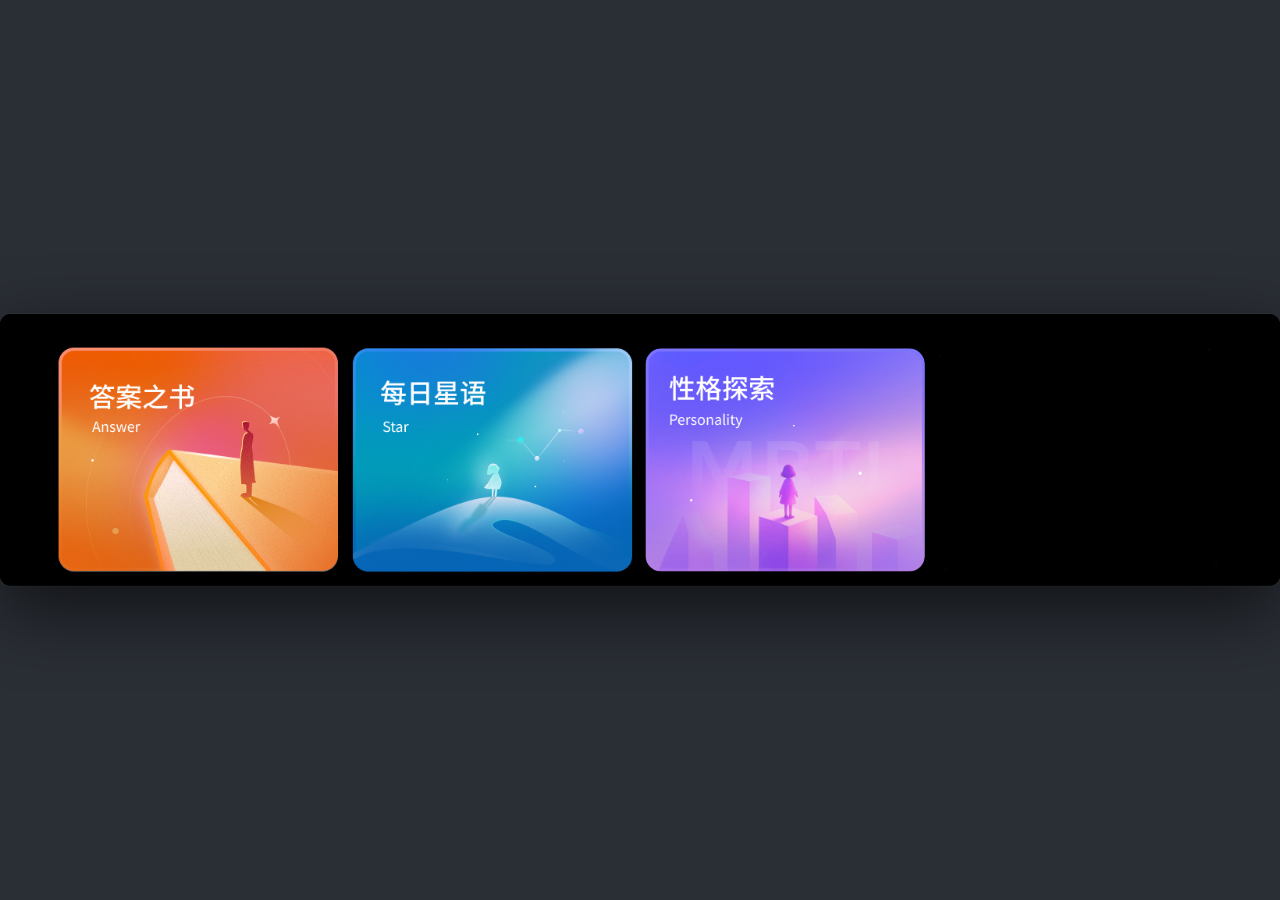
==== commit 29f69a99: "personality menu + 主壳: 接入 Figma 返回图标 / 修对齐 / 更新性格探索卡视觉 - v1/index.html + styles.css: 移除 .per-back 浮层" ====
--- a/v1/index.html
+++ b/v1/index.html
@@ -172,9 +172,6 @@
   <!-- ============== 10. 性格认知 personality（集成 v1/personality 子项目，1640×348 同尺寸 iframe） ============== -->
   <section class="scene scene-personality" data-scene="personality" hidden>
     <iframe class="per-frame" id="perFrame" title="性格认知" src="about:blank" frameborder="0"></iframe>
-    <button type="button" class="per-back" data-go="home" aria-label="返回首页">
-      <svg viewBox="0 0 12 22" width="10" height="18"><path d="M11 1 L1 11 L11 21" fill="none" stroke="currentColor" stroke-width="2.5" stroke-linecap="round" stroke-linejoin="round"/></svg>
-    </button>
   </section>
 
   <!-- 顶部 toast -->
--- a/v1/styles.css
+++ b/v1/styles.css
@@ -111,18 +111,6 @@
 /* 性格认知 personality —— 集成 v1/personality 子项目 */
 .scene-personality{background:#0a0d12;overflow:hidden}
 .per-frame{position:absolute;inset:0;width:100%;height:100%;border:0;background:#0a0d12}
-.per-back{
-  position:absolute;left:14px;top:14px;
-  width:60px;height:60px;
-  border:0;border-radius:50%;
-  background:rgba(0,0,0,.45);
-  display:grid;place-items:center;
-  color:#fff;cursor:pointer;
-  z-index:5;
-  transition:background var(--t-fast),transform var(--t-fast);
-}
-.per-back:hover{background:rgba(0,0,0,.65)}
-.per-back:active{transform:scale(.92)}
 .scene[hidden]{display:none}
 .scene.is-entering{animation:sceneIn .42s cubic-bezier(.2,.7,.25,1) forwards}
 @keyframes sceneIn{
@@ -204,7 +192,7 @@
 .scene-home .hcard-3-cover{
   position:absolute;left:827px;top:44px;
   width:358px;height:286px;
-  border-radius:28px;
+  border-radius:20px;
   pointer-events:none;
   z-index:2;
   user-select:none;
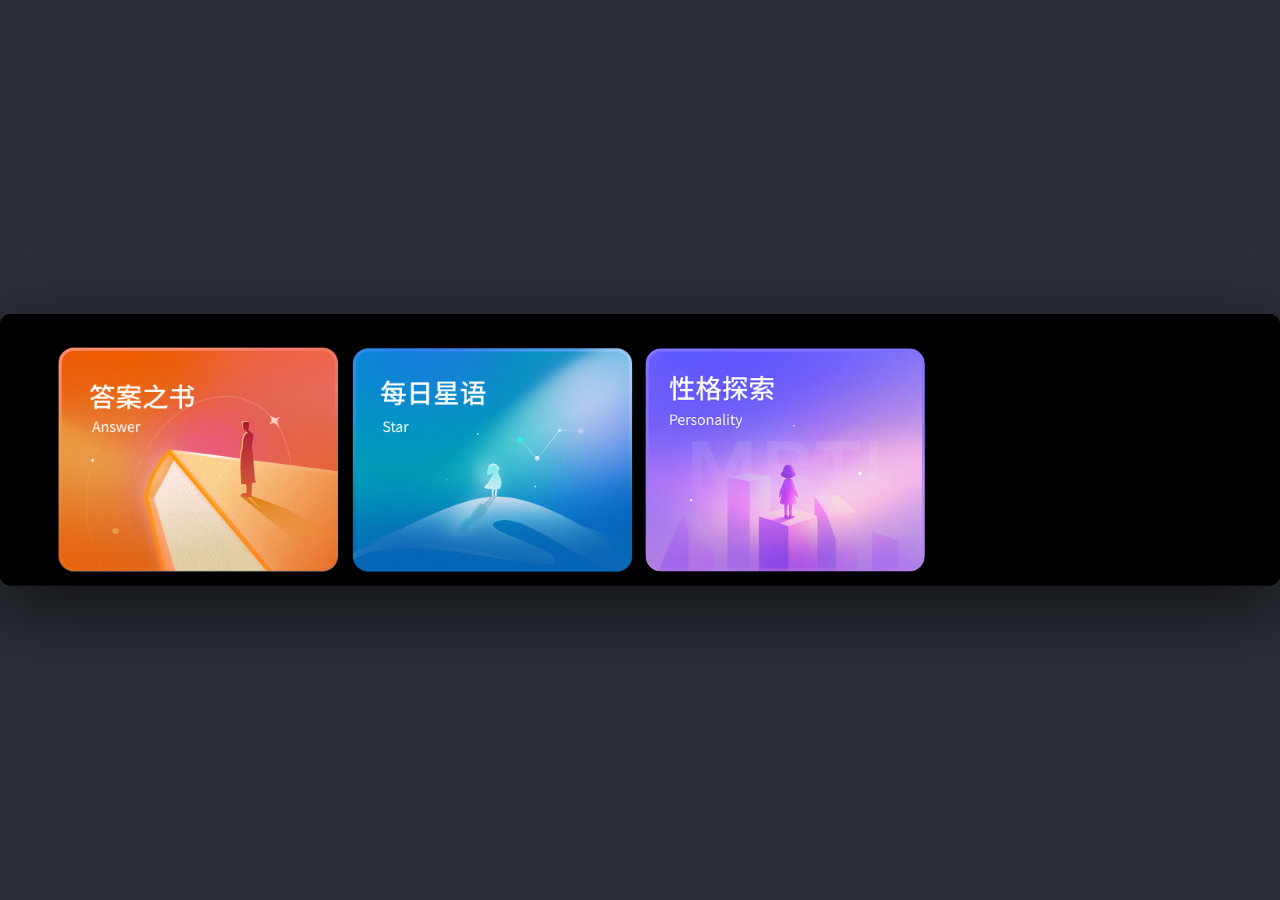
==== commit 7e29969c: "feat(naming): 姓名寓意子项目 + 雷军结果页 1:1 还原 - 独立子项目 v1/naming/，主壳 iframe 懒加载 + naming-back 回首页 - 7 流程场景(inp" ====
--- a/v1/index.html
+++ b/v1/index.html
@@ -174,6 +174,11 @@
     <iframe class="per-frame" id="perFrame" title="性格认知" src="about:blank" frameborder="0"></iframe>
   </section>
 
+  <!-- ============== 11. 姓名寓意 naming（集成 v1/naming 子项目，1640×348 同尺寸 iframe） ============== -->
+  <section class="scene scene-naming" data-scene="naming" hidden>
+    <iframe class="nam-frame" id="namFrame" title="姓名寓意" src="about:blank" frameborder="0"></iframe>
+  </section>
+
   <!-- 顶部 toast -->
   <div class="toast" id="toast" aria-live="polite"></div>
 
--- a/v1/styles.css
+++ b/v1/styles.css
@@ -111,6 +111,8 @@
 /* 性格认知 personality —— 集成 v1/personality 子项目 */
 .scene-personality{background:#0a0d12;overflow:hidden}
 .per-frame{position:absolute;inset:0;width:100%;height:100%;border:0;background:#0a0d12}
+.scene-naming{background:#e1e6da;overflow:hidden}
+.nam-frame{position:absolute;inset:0;width:100%;height:100%;border:0;background:#e1e6da}
 .scene[hidden]{display:none}
 .scene.is-entering{animation:sceneIn .42s cubic-bezier(.2,.7,.25,1) forwards}
 @keyframes sceneIn{
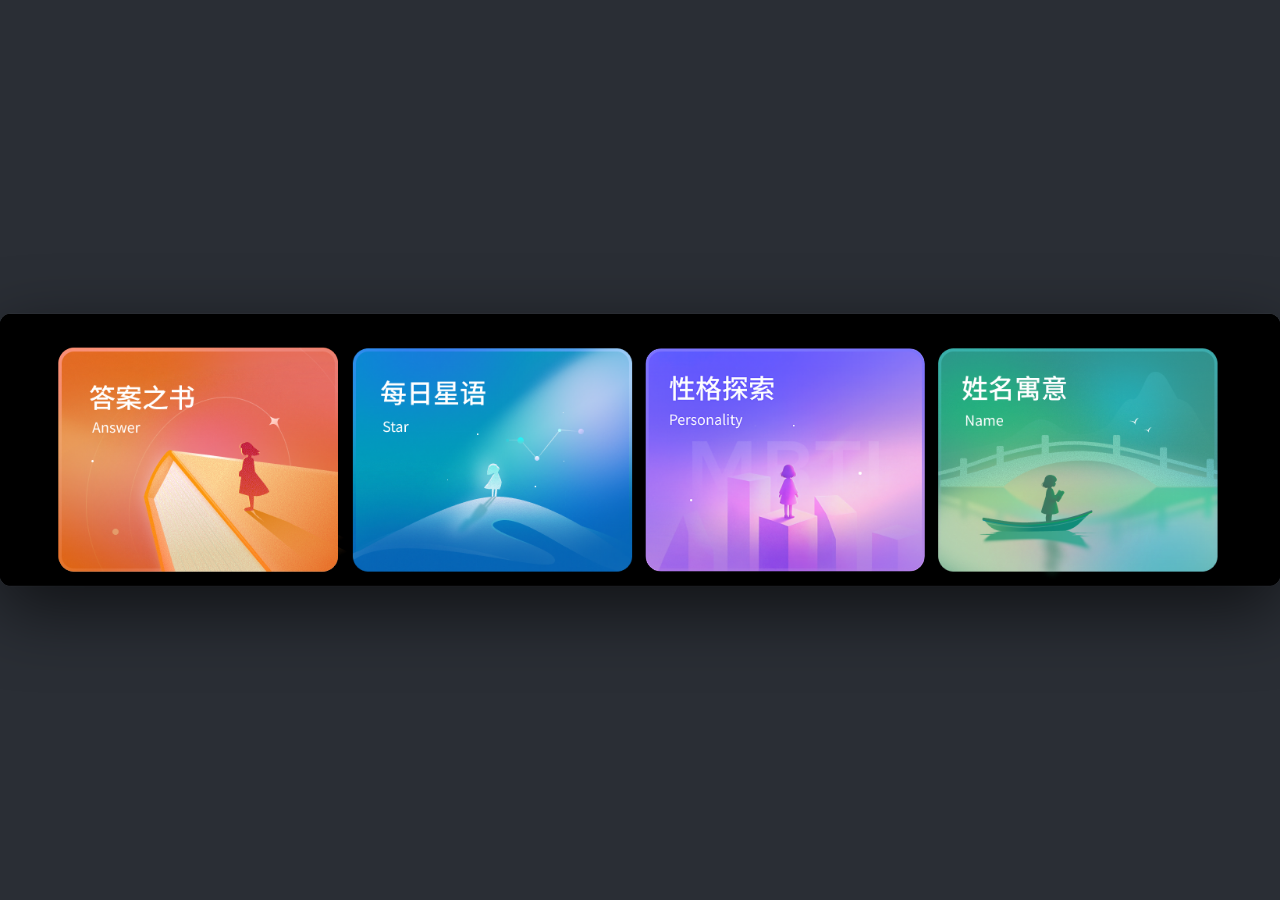
==== commit 0cc8d4b7: "fix(naming): 首页两卡图标 + input历史图标 + confirm返回图标/流转 - 首页:答案之书/姓名寓意卡补 cover 图标(同 personality 机制,contents" ====
--- a/v1/index.html
+++ b/v1/index.html
@@ -23,10 +23,12 @@
   <section class="scene scene-home" data-scene="home">
     <img class="home-bg" src="daily-words/assets/illustrations/home-bg.png" alt="" draggable="false">
     <button type="button" class="hcard hcard-1" data-card="answer" aria-label="答案之书"></button>
+    <img class="hcard-1-cover" src="answer-book/home-card-answer.png" alt="" draggable="false">
     <button type="button" class="hcard hcard-2" data-card="star" aria-label="每日星语"></button>
     <button type="button" class="hcard hcard-3" data-card="personality" aria-label="性格认知"></button>
     <img class="hcard-3-cover" src="personality/assets/home-card-personality.png" alt="" draggable="false">
     <button type="button" class="hcard hcard-4" data-card="naming" aria-label="姓名寓意"></button>
+    <img class="hcard-4-cover" src="naming/assets/home-card-naming.png" alt="" draggable="false">
   </section>
 
   <!-- ============== 2. 未绑定 unbound（整张 Figma 画布做背景，叠 2 个透明热区） ============== -->
--- a/v1/styles.css
+++ b/v1/styles.css
@@ -200,6 +200,22 @@
   user-select:none;
   -webkit-user-drag:none;
 }
+.scene-home .hcard-1-cover{
+  position:absolute;left:75px;top:44px;
+  width:373px;height:291px;
+  pointer-events:none;
+  z-index:2;
+  user-select:none;
+  -webkit-user-drag:none;
+}
+.scene-home .hcard-4-cover{
+  position:absolute;left:1202px;top:44px;
+  width:358px;height:304px;
+  pointer-events:none;
+  z-index:2;
+  user-select:none;
+  -webkit-user-drag:none;
+}
 .scene-home .hcard-4{left:1202px;cursor:default}
 
 /* ============================================================
